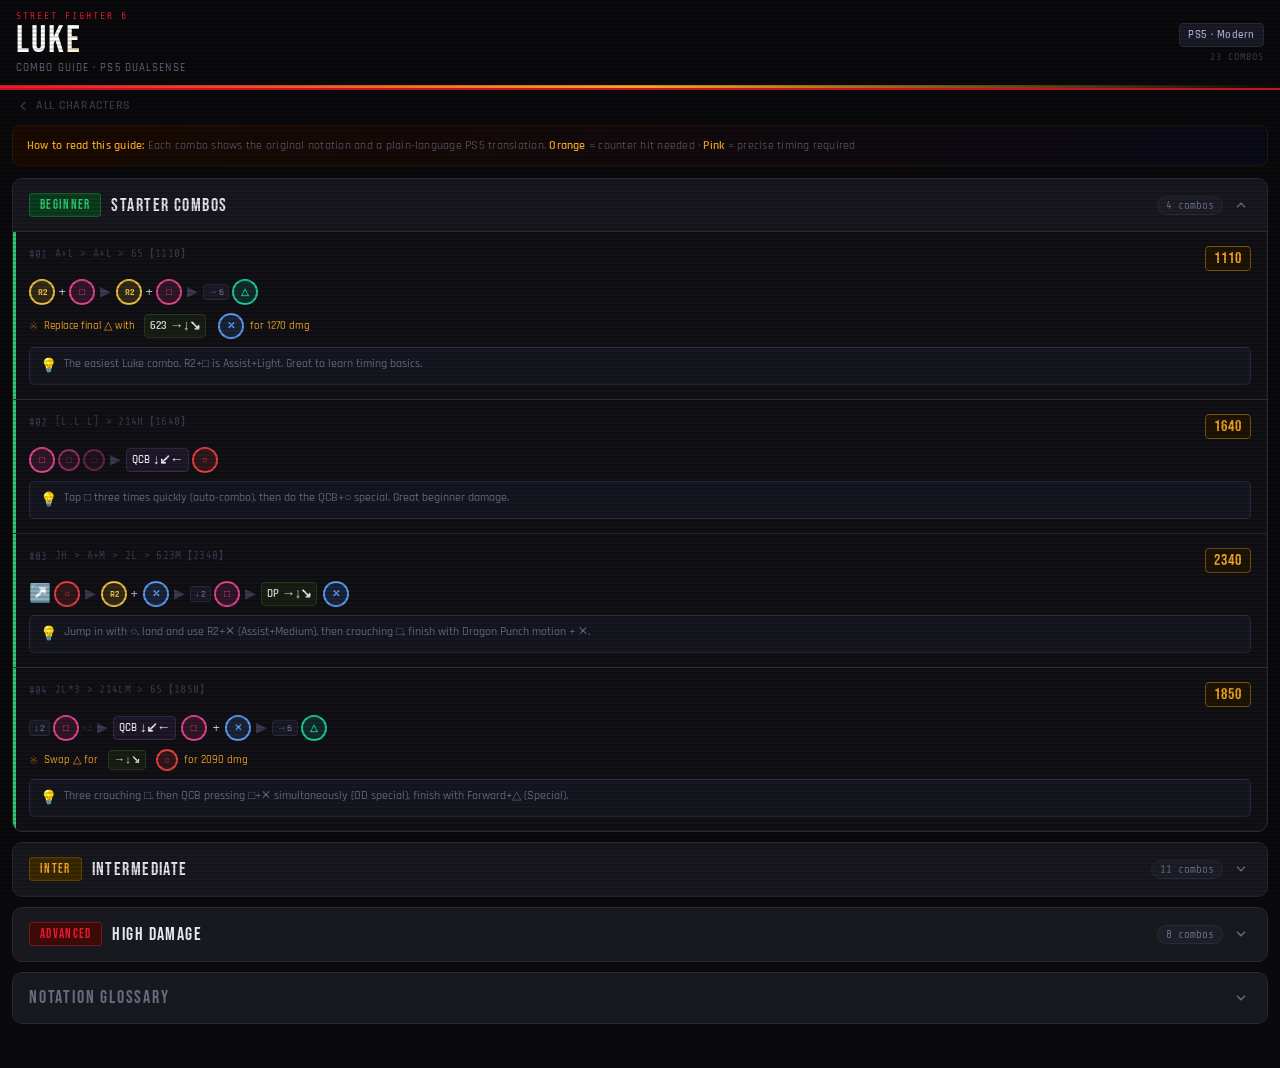
==== characters/luke/modern.html @ a3dca0ca "Initial commit: Luke Modern combo guide with scalable repo structure - index.html: character selecto" ====
<!DOCTYPE html>
<html lang="en">
<head>
<meta charset="UTF-8">
<meta name="viewport" content="width=device-width, initial-scale=1.0, viewport-fit=cover">
<title>Luke — Modern — SF6 Combo Guide</title>
<link rel="stylesheet" href="../../assets/css/shared.css">
</head>
<body>

<header>
  <div class="header-inner">
    <div class="header-left">
      <div class="header-game">Street Fighter 6</div>
      <div class="header-char">LUKE</div>
      <div class="header-sub">COMBO GUIDE · PS5 DUALSENSE</div>
    </div>
    <div class="header-badge">
      <div class="platform-tag">PS5 · Modern</div>
      <div class="combo-count">23 COMBOS</div>
    </div>
  </div>
  <div class="header-stripe"></div>
</header>

<a class="back-nav" href="../../index.html">
  <svg viewBox="0 0 24 24" fill="none" stroke="currentColor" stroke-width="2.5" stroke-linecap="round" stroke-linejoin="round"><polyline points="15 18 9 12 15 6"/></svg>
  ALL CHARACTERS
</a>

<div class="intro-strip">
  <strong>How to read this guide:</strong> Each combo shows the original notation and a plain-language PS5 translation. <strong>Orange</strong> = counter hit needed · <strong>Pink</strong> = precise timing required
</div>

<!-- ═══════════════════════════════ BEGINNER ═══════════════════════════════ -->
<div class="section beginner" id="sec-beginner">
  <div class="section-header open" onclick="toggleSection('sec-beginner')">
    <div class="section-title-wrap">
      <span class="diff-pill diff-beginner">BEGINNER</span>
      <span class="section-title">Starter Combos</span>
    </div>
    <div class="section-meta">
      <span class="combo-num-badge">4 combos</span>
      <div class="chevron">
        <svg viewBox="0 0 24 24" fill="none" stroke="currentColor" stroke-width="2.5" stroke-linecap="round" stroke-linejoin="round"><polyline points="6 9 12 15 18 9"/></svg>
      </div>
    </div>
  </div>

  <div class="section-body open" id="body-sec-beginner">
    <div class="section-body-inner">

      <!-- Combo 1 -->
      <div class="combo-card" style="animation-delay:0.05s">
        <div class="combo-top">
          <span class="combo-num">#01</span>
          <span class="notation-raw">A+L &gt; A+L &gt; 6S【1110】</span>
          <span class="dmg-badge">1110</span>
        </div>
        <div class="combo-ps5">
          <div class="step"><span class="btn btn-r2">R2</span>+<span class="btn btn-sq">□</span></div>
          <span class="arrow-sep">▶</span>
          <div class="step"><span class="btn btn-r2">R2</span>+<span class="btn btn-sq">□</span></div>
          <span class="arrow-sep">▶</span>
          <div class="step"><span class="dir-label">→6</span><span class="btn btn-tr">△</span></div>
        </div>
        <div class="upgrade-note">Replace final △ with <span class="motion dp" style="margin:0 3px">623 <span class="motion-dirs">→↓↘</span></span><span class="btn btn-cr" style="margin-left:3px">✕</span> for 1270 dmg</div>
        <div class="tip-box tip-note"><span class="tip-icon">💡</span>The easiest Luke combo. R2+□ is Assist+Light. Great to learn timing basics.</div>
      </div>

      <!-- Combo 2 -->
      <div class="combo-card" style="animation-delay:0.08s">
        <div class="combo-top">
          <span class="combo-num">#02</span>
          <span class="notation-raw">[L.L.L] &gt; 214H【1640】</span>
          <span class="dmg-badge">1640</span>
        </div>
        <div class="combo-ps5">
          <div class="step">
            <span class="btn btn-sq">□</span><span class="btn btn-sq btn-small" style="opacity:0.6">□</span><span class="btn btn-sq btn-small" style="opacity:0.4">□</span>
          </div>
          <span class="arrow-sep">▶</span>
          <div class="step">
            <span class="motion qcb">QCB <span class="motion-dirs">↓↙←</span></span><span class="btn btn-ci">○</span>
          </div>
        </div>
        <div class="tip-box tip-note"><span class="tip-icon">💡</span>Tap □ three times quickly (auto-combo), then do the QCB+○ special. Great beginner damage.</div>
      </div>

      <!-- Combo 3 -->
      <div class="combo-card" style="animation-delay:0.11s">
        <div class="combo-top">
          <span class="combo-num">#03</span>
          <span class="notation-raw">JH &gt; A+M &gt; 2L &gt; 623M【2340】</span>
          <span class="dmg-badge">2340</span>
        </div>
        <div class="combo-ps5">
          <div class="step"><span class="dir">↗️</span><span class="btn btn-ci">○</span></div>
          <span class="arrow-sep">▶</span>
          <div class="step"><span class="btn btn-r2">R2</span>+<span class="btn btn-cr" style="margin-left:2px">✕</span></div>
          <span class="arrow-sep">▶</span>
          <div class="step"><span class="dir-label">↓2</span><span class="btn btn-sq">□</span></div>
          <span class="arrow-sep">▶</span>
          <div class="step"><span class="motion dp" style="margin-right:3px">DP <span class="motion-dirs">→↓↘</span></span><span class="btn btn-cr">✕</span></div>
        </div>
        <div class="tip-box tip-note"><span class="tip-icon">💡</span>Jump in with ○, land and use R2+✕ (Assist+Medium), then crouching □, finish with Dragon Punch motion + ✕.</div>
      </div>

      <!-- Combo 4 -->
      <div class="combo-card" style="animation-delay:0.14s">
        <div class="combo-top">
          <span class="combo-num">#04</span>
          <span class="notation-raw">2L*3 &gt; 214LM &gt; 6S【1850】</span>
          <span class="dmg-badge">1850</span>
        </div>
        <div class="combo-ps5">
          <div class="step"><span class="dir-label">↓2</span><span class="btn btn-sq">□</span><span style="font-size:10px;color:var(--text-muted)">×3</span></div>
          <span class="arrow-sep">▶</span>
          <div class="step"><span class="motion qcb">QCB <span class="motion-dirs">↓↙←</span></span><span class="btn btn-sq" style="margin:0 2px">□</span>+<span class="btn btn-cr" style="margin-left:2px">✕</span></div>
          <span class="arrow-sep">▶</span>
          <div class="step"><span class="dir-label">→6</span><span class="btn btn-tr">△</span></div>
        </div>
        <div class="upgrade-note">Swap △ for <span class="motion dp" style="margin:0 4px">→↓↘</span><span class="btn btn-ci" style="width:22px;height:22px;font-size:9px">○</span> for 2090 dmg</div>
        <div class="tip-box tip-note"><span class="tip-icon">💡</span>Three crouching □, then QCB pressing □+✕ simultaneously (OD special), finish with Forward+△ (Special).</div>
      </div>

    </div>
  </div>
</div>

<!-- ═══════════════════════════════ INTERMEDIATE ═══════════════════════════════ -->
<div class="section inter" id="sec-inter" style="margin-top:10px">
  <div class="section-header" onclick="toggleSection('sec-inter')">
    <div class="section-title-wrap">
      <span class="diff-pill diff-inter">INTER</span>
      <span class="section-title">Intermediate</span>
    </div>
    <div class="section-meta">
      <span class="combo-num-badge">11 combos</span>
      <div class="chevron">
        <svg viewBox="0 0 24 24" fill="none" stroke="currentColor" stroke-width="2.5" stroke-linecap="round" stroke-linejoin="round"><polyline points="6 9 12 15 18 9"/></svg>
      </div>
    </div>
  </div>

  <div class="section-body" id="body-sec-inter">
    <div class="section-body-inner">

      <!-- Combo 5 -->
      <div class="combo-card" style="animation-delay:0.04s">
        <div class="combo-top">
          <span class="combo-num">#05</span>
          <span class="notation-raw">JH &gt; 2H &gt; 214H【2900】</span>
          <span class="dmg-badge">2900</span>
        </div>
        <div class="combo-ps5">
          <div class="step"><span class="dir">↗️</span><span class="btn btn-ci">○</span></div>
          <span class="arrow-sep">▶</span>
          <div class="step"><span class="dir-label">↓2</span><span class="btn btn-ci">○</span></div>
          <span class="arrow-sep">▶</span>
          <div class="step"><span class="motion qcb">QCB <span class="motion-dirs">↓↙←</span></span><span class="btn btn-ci" style="margin-left:3px">○</span></div>
        </div>
        <div class="tip-box tip-note"><span class="tip-icon">💡</span>Clean jump-in combo. Jump ○ → crouch ○ → QCB+○. The base bread-and-butter.</div>
      </div>

      <!-- Combo 6 -->
      <div class="combo-card" style="animation-delay:0.07s">
        <div class="combo-top">
          <span class="combo-num">#06</span>
          <span class="notation-raw">(c)JH &gt; 2H &gt; 214L(H) &gt; 214L &gt; 623L【3090】</span>
          <span class="dmg-badge">3090</span>
        </div>
        <div class="combo-ps5">
          <span class="tag tag-counter">COUNTER HIT</span>
          <div class="combo-ps5" style="margin-top:6px">
            <div class="step"><span class="dir">↗️</span><span class="btn btn-ci">○</span></div>
            <span class="arrow-sep">▶</span>
            <div class="step"><span class="dir-label">↓2</span><span class="btn btn-ci">○</span></div>
            <span class="arrow-sep">▶</span>
            <div class="step"><span class="motion qcb">QCB</span><span class="btn btn-sq" style="margin-left:3px">□</span><span style="font-size:9px;color:var(--text-muted)">(+○)</span></div>
            <span class="arrow-sep">▶</span>
            <div class="step"><span class="motion qcb">QCB</span><span class="btn btn-sq" style="margin-left:3px">□</span></div>
            <span class="arrow-sep">▶</span>
            <div class="step"><span class="motion dp">DP</span><span class="btn btn-sq" style="margin-left:3px">□</span></div>
          </div>
        </div>
        <div class="tip-box tip-counter"><span class="tip-icon">⚡</span>Needs a counter hit to connect. First QCB presses □+○ simultaneously for the H version.</div>
      </div>

      <!-- Combo 7 -->
      <div class="combo-card" style="animation-delay:0.10s">
        <div class="combo-top">
          <span class="combo-num">#07</span>
          <span class="notation-raw">6Hpc &gt; 2H &gt; 214L(JUST) &gt; 214H【3060】</span>
          <span class="dmg-badge">3060</span>
        </div>
        <div class="combo-ps5">
          <span class="tag tag-pc">PUNISH COUNTER</span>
          <span class="tag tag-just">JUST FRAME</span>
          <div class="combo-ps5" style="margin-top:6px">
            <div class="step"><span class="dir-label">→6</span><span class="btn btn-ci">○</span></div>
            <span class="arrow-sep">▶</span>
            <div class="step"><span class="dir-label">↓2</span><span class="btn btn-ci">○</span></div>
            <span class="arrow-sep">▶</span>
            <div class="step"><span class="motion qcb">QCB</span><span class="btn btn-sq" style="margin-left:3px">□</span><span style="font-size:9px;color:#ff40a0;margin-left:2px">JUST!</span></div>
            <span class="arrow-sep">▶</span>
            <div class="step"><span class="motion qcb">QCB</span><span class="btn btn-ci" style="margin-left:3px">○</span></div>
          </div>
        </div>
        <div class="tip-box tip-just"><span class="tip-icon">⏱️</span>The QCB+□ must be executed with precise frame timing immediately after the crouch ○ hits.</div>
        <div class="tip-box tip-counter" style="margin-top:6px"><span class="tip-icon">⚡</span>Forward+○ must be a Punish Counter (land it on opponent's whiffed or blocked special).</div>
      </div>

      <!-- Combo 8 -->
      <div class="combo-card" style="animation-delay:0.13s">
        <div class="combo-top">
          <span class="combo-num">#08</span>
          <span class="notation-raw">(c)4Hpc &gt; 2H &gt; 214L(JUST) &gt; 236M &gt; 623H【3420】</span>
          <span class="dmg-badge">3420</span>
        </div>
        <div class="combo-ps5">
          <span class="tag tag-counter">COUNTER HIT</span>
          <span class="tag tag-pc">PUNISH CRIT</span>
          <span class="tag tag-just">JUST FRAME</span>
          <div class="combo-ps5" style="margin-top:6px">
            <div class="step"><span class="dir-label">←4</span><span class="btn btn-ci">○</span></div>
            <span class="arrow-sep">▶</span>
            <div class="step"><span class="dir-label">↓2</span><span class="btn btn-ci">○</span></div>
            <span class="arrow-sep">▶</span>
            <div class="step"><span class="motion qcb">QCB</span><span class="btn btn-sq" style="margin-left:3px">□</span><span style="font-size:9px;color:#ff40a0;margin-left:2px">JUST!</span></div>
            <span class="arrow-sep">▶</span>
            <div class="step"><span class="motion fb">FB <span class="motion-dirs">↓↘→</span></span><span class="btn btn-cr" style="margin-left:3px">✕</span></div>
            <span class="arrow-sep">▶</span>
            <div class="step"><span class="motion dp">DP <span class="motion-dirs">→↓↘</span></span><span class="btn btn-ci" style="margin-left:3px">○</span></div>
          </div>
        </div>
        <div class="tip-box tip-just"><span class="tip-icon">⏱️</span>Just-frame QCB+□ is required. Back+○ starter needs Counter Hit + Punish Counter.</div>
      </div>

      <!-- Combo 9 -->
      <div class="combo-card" style="animation-delay:0.16s">
        <div class="combo-top">
          <span class="combo-num">#09</span>
          <span class="notation-raw">(c)DI(GUARD) &gt; A+H &gt; 214L(JUST) &gt; 236M &gt; 623H【2240】</span>
          <span class="dmg-badge">2240</span>
        </div>
        <div class="combo-ps5">
          <span class="tag tag-counter">COUNTER HIT</span>
          <span class="tag tag-di">DRIVE IMPACT</span>
          <span class="tag tag-just">JUST FRAME</span>
          <div class="combo-ps5" style="margin-top:6px">
            <div class="step"><span class="btn btn-l1">L1</span><span style="font-size:9px;color:#40c0e0;margin-left:3px">(DI)</span></div>
            <span class="arrow-sep">▶</span>
            <div class="step"><span class="dir-label">GUARD↓</span></div>
            <span class="arrow-sep">▶</span>
            <div class="step"><span class="btn btn-r2">R2</span>+<span class="btn btn-ci" style="margin-left:2px">○</span></div>
            <span class="arrow-sep">▶</span>
            <div class="step"><span class="motion qcb">QCB</span><span class="btn btn-sq" style="margin-left:3px">□</span><span style="font-size:9px;color:#ff40a0;margin-left:2px">JUST!</span></div>
            <span class="arrow-sep">▶</span>
            <div class="step"><span class="motion fb">FB</span><span class="btn btn-cr" style="margin-left:3px">✕</span></div>
            <span class="arrow-sep">▶</span>
            <div class="step"><span class="motion dp">DP</span><span class="btn btn-ci" style="margin-left:3px">○</span></div>
          </div>
        </div>
        <div class="tip-box tip-counter"><span class="tip-icon">⚡</span>Drive Impact = L1. When opponent is blocking near wall it causes GUARD state (wall stun). Then R2+○ (Assist+Heavy) continues the combo.</div>
      </div>

      <!-- Combo 10 -->
      <div class="combo-card" style="animation-delay:0.19s">
        <div class="combo-top">
          <span class="combo-num">#10</span>
          <span class="notation-raw">(c)DI(GUARD+STUN)JH &gt; 2H &gt; 214L(JUST) &gt; 236M &gt; 623H【2520】</span>
          <span class="dmg-badge">2520</span>
        </div>
        <div class="combo-ps5">
          <span class="tag tag-di">DI WALL STUN</span>
          <span class="tag tag-just">JUST FRAME</span>
          <div class="combo-ps5" style="margin-top:6px">
            <div class="step"><span class="btn btn-l1">L1</span><span style="font-size:9px;color:#40c0e0;margin-left:3px">(DI)</span></div>
            <span class="arrow-sep">▶</span>
            <div class="step"><span class="dir">↗️</span><span class="btn btn-ci">○</span></div>
            <span class="arrow-sep">▶</span>
            <div class="step"><span class="dir-label">↓2</span><span class="btn btn-ci">○</span></div>
            <span class="arrow-sep">▶</span>
            <div class="step"><span class="motion qcb">QCB</span><span class="btn btn-sq" style="margin-left:3px">□</span><span style="font-size:9px;color:#ff40a0;margin-left:2px">JUST!</span></div>
            <span class="arrow-sep">▶</span>
            <div class="step"><span class="motion fb">FB</span><span class="btn btn-cr" style="margin-left:3px">✕</span></div>
            <span class="arrow-sep">▶</span>
            <div class="step"><span class="motion dp">DP</span><span class="btn btn-ci" style="margin-left:3px">○</span></div>
          </div>
        </div>
        <div class="tip-box tip-counter"><span class="tip-icon">⚡</span>DI (L1) hits wall with stun — jump immediately to start the air juggle before they fall.</div>
      </div>

      <!-- Combo 11 -->
      <div class="combo-card" style="animation-delay:0.22s">
        <div class="combo-top">
          <span class="combo-num">#11</span>
          <span class="notation-raw">(nc)2L*3.66 &gt; 2L &gt; 2H &gt; 214M(JUST) &gt; 214L(JUST) &gt; 214H【2126】</span>
          <span class="dmg-badge">2126</span>
        </div>
        <div class="combo-ps5">
          <span class="tag tag-nc">NO COUNTER</span>
          <span class="tag tag-just">2× JUST</span>
          <div class="combo-ps5" style="margin-top:6px">
            <div class="step"><span class="dir-label">↓2</span><span class="btn btn-sq">□</span><span style="font-size:10px;color:var(--text-muted)">×3</span></div>
            <span class="arrow-sep">▶</span>
            <div class="step"><span class="motion dash">→→ DASH</span></div>
            <span class="arrow-sep">▶</span>
            <div class="step"><span class="dir-label">↓2</span><span class="btn btn-sq">□</span></div>
            <span class="arrow-sep">▶</span>
            <div class="step"><span class="dir-label">↓2</span><span class="btn btn-ci">○</span></div>
            <span class="arrow-sep">▶</span>
            <div class="step"><span class="motion qcb">QCB</span><span class="btn btn-cr" style="margin-left:3px">✕</span><span style="font-size:9px;color:#ff40a0;margin-left:2px">JUST!</span></div>
            <span class="arrow-sep">▶</span>
            <div class="step"><span class="motion qcb">QCB</span><span class="btn btn-sq" style="margin-left:3px">□</span><span style="font-size:9px;color:#ff40a0;margin-left:2px">JUST!</span></div>
            <span class="arrow-sep">▶</span>
            <div class="step"><span class="motion qcb">QCB</span><span class="btn btn-ci" style="margin-left:3px">○</span></div>
          </div>
        </div>
        <div class="tip-box tip-just"><span class="tip-icon">⏱️</span>Two consecutive just-frames required. Dash after 3 crouching □ to close distance, then chain into QCBs.</div>
      </div>

      <!-- Combo 12 -->
      <div class="combo-card" style="animation-delay:0.25s">
        <div class="combo-top">
          <span class="combo-num">#12</span>
          <span class="notation-raw">(c)2L*3 &gt; 214LM &gt; 236L &gt; 623L【2180】</span>
          <span class="dmg-badge">2180</span>
        </div>
        <div class="combo-ps5">
          <span class="tag tag-counter">COUNTER HIT</span>
          <div class="combo-ps5" style="margin-top:6px">
            <div class="step"><span class="dir-label">↓2</span><span class="btn btn-sq">□</span><span style="font-size:10px;color:var(--text-muted)">×3</span></div>
            <span class="arrow-sep">▶</span>
            <div class="step"><span class="motion qcb">QCB</span><span class="btn btn-sq" style="margin:0 2px">□</span>+<span class="btn btn-cr" style="margin-left:2px">✕</span></div>
            <span class="arrow-sep">▶</span>
            <div class="step"><span class="motion fb">FB <span class="motion-dirs">↓↘→</span></span><span class="btn btn-sq" style="margin-left:3px">□</span></div>
            <span class="arrow-sep">▶</span>
            <div class="step"><span class="motion dp">DP</span><span class="btn btn-sq" style="margin-left:3px">□</span></div>
          </div>
        </div>
        <div class="tip-box tip-counter"><span class="tip-icon">⚡</span>Counter hit on the crouching light punches enables this combo route.</div>
      </div>

      <!-- Combo 13 -->
      <div class="combo-card" style="animation-delay:0.28s">
        <div class="combo-top">
          <span class="combo-num">#13</span>
          <span class="notation-raw">DP(H).66.6M &gt; A+M &gt; 623H【2160】</span>
          <span class="dmg-badge">2160</span>
        </div>
        <div class="combo-ps5">
          <div class="step"><span class="motion dp">DP <span class="motion-dirs">→↓↘</span></span><span class="btn btn-ci" style="margin-left:3px">○</span></div>
          <span class="arrow-sep">▶</span>
          <div class="step"><span class="motion dash">→→ DASH</span></div>
          <span class="arrow-sep">▶</span>
          <div class="step"><span class="dir-label">→6</span><span class="btn btn-cr">✕</span></div>
          <span class="arrow-sep">▶</span>
          <div class="step"><span class="btn btn-r2">R2</span>+<span class="btn btn-cr" style="margin-left:2px">✕</span></div>
          <span class="arrow-sep">▶</span>
          <div class="step"><span class="motion dp">DP</span><span class="btn btn-ci" style="margin-left:3px">○</span></div>
        </div>
        <div class="tip-box tip-note"><span class="tip-icon">💡</span>After DP hits, dash forward immediately then R2+✕ (Assist+Medium) keeps the juggle going, finish with DP+○.</div>
      </div>

      <!-- Combo 14 -->
      <div class="combo-card" style="animation-delay:0.31s">
        <div class="combo-top">
          <span class="combo-num">#14</span>
          <span class="notation-raw">JH &gt; 2H &gt; 214L(H) &gt; DP(H).66.A+H &gt; 214H【3048】</span>
          <span class="dmg-badge">3048</span>
        </div>
        <div class="combo-ps5">
          <div class="step"><span class="dir">↗️</span><span class="btn btn-ci">○</span></div>
          <span class="arrow-sep">▶</span>
          <div class="step"><span class="dir-label">↓2</span><span class="btn btn-ci">○</span></div>
          <span class="arrow-sep">▶</span>
          <div class="step"><span class="motion qcb">QCB</span><span class="btn btn-sq" style="margin:0 2px">□</span>+<span class="btn btn-ci" style="margin-left:1px">○</span></div>
          <span class="arrow-sep">▶</span>
          <div class="step"><span class="motion dp">DP</span><span class="btn btn-ci" style="margin-left:3px">○</span></div>
          <span class="arrow-sep">▶</span>
          <div class="step"><span class="motion dash">→→</span></div>
          <span class="arrow-sep">▶</span>
          <div class="step"><span class="btn btn-r2">R2</span>+<span class="btn btn-ci" style="margin-left:2px">○</span></div>
          <span class="arrow-sep">▶</span>
          <div class="step"><span class="motion qcb">QCB</span><span class="btn btn-ci" style="margin-left:3px">○</span></div>
        </div>
        <div class="tip-box tip-note"><span class="tip-icon">💡</span>First QCB uses □+○ simultaneously (H version). After DP hits, dash then R2+○ (Assist+Heavy) to keep juggle going.</div>
      </div>

      <!-- Combo 15 -->
      <div class="combo-card" style="animation-delay:0.34s">
        <div class="combo-top">
          <span class="combo-num">#15</span>
          <span class="notation-raw">(c)JH &gt; 2H &gt; 214L(JUST) &gt; 236M &gt; 623LM.LM【3600】</span>
          <span class="dmg-badge">3600</span>
        </div>
        <div class="combo-ps5">
          <span class="tag tag-counter">COUNTER HIT</span>
          <span class="tag tag-just">JUST FRAME</span>
          <span class="tag tag-od">OD SUPER</span>
          <div class="combo-ps5" style="margin-top:6px">
            <div class="step"><span class="dir">↗️</span><span class="btn btn-ci">○</span></div>
            <span class="arrow-sep">▶</span>
            <div class="step"><span class="dir-label">↓2</span><span class="btn btn-ci">○</span></div>
            <span class="arrow-sep">▶</span>
            <div class="step"><span class="motion qcb">QCB</span><span class="btn btn-sq" style="margin-left:3px">□</span><span style="font-size:9px;color:#ff40a0;margin-left:2px">JUST!</span></div>
            <span class="arrow-sep">▶</span>
            <div class="step"><span class="motion fb">FB</span><span class="btn btn-cr" style="margin-left:3px">✕</span></div>
            <span class="arrow-sep">▶</span>
            <div class="step"><span class="motion dp">DP</span><span class="btn btn-sq" style="margin:0 1px">□</span>+<span class="btn btn-cr" style="margin-left:1px">✕</span><span style="font-size:9px;color:#c060ff;margin-left:3px">OD!</span></div>
          </div>
        </div>
        <div class="tip-box tip-just"><span class="tip-icon">⏱️</span>OD = Overdrive (costs 2 Drive bars). Press □+✕ together for the OD Dragon Punch ender.</div>
      </div>

    </div>
  </div>
</div>

<!-- ═══════════════════════════════ ADVANCED ═══════════════════════════════ -->
<div class="section advanced" id="sec-adv" style="margin-top:10px">
  <div class="section-header" onclick="toggleSection('sec-adv')">
    <div class="section-title-wrap">
      <span class="diff-pill diff-advanced">ADVANCED</span>
      <span class="section-title">High Damage</span>
    </div>
    <div class="section-meta">
      <span class="combo-num-badge">8 combos</span>
      <div class="chevron">
        <svg viewBox="0 0 24 24" fill="none" stroke="currentColor" stroke-width="2.5" stroke-linecap="round" stroke-linejoin="round"><polyline points="6 9 12 15 18 9"/></svg>
      </div>
    </div>
  </div>

  <div class="section-body" id="body-sec-adv">
    <div class="section-body-inner">

      <!-- Combo 16 -->
      <div class="combo-card" style="animation-delay:0.04s">
        <div class="combo-top">
          <span class="combo-num">#16</span>
          <span class="notation-raw">JH &gt; 2H &gt; 214L(JUST) &gt; 214H【2900】</span>
          <span class="dmg-badge">2900</span>
        </div>
        <div class="combo-ps5">
          <span class="tag tag-just">JUST FRAME</span>
          <div class="combo-ps5" style="margin-top:6px">
            <div class="step"><span class="dir">↗️</span><span class="btn btn-ci">○</span></div>
            <span class="arrow-sep">▶</span>
            <div class="step"><span class="dir-label">↓2</span><span class="btn btn-ci">○</span></div>
            <span class="arrow-sep">▶</span>
            <div class="step"><span class="motion qcb">QCB</span><span class="btn btn-sq" style="margin-left:3px">□</span><span style="font-size:9px;color:#ff40a0;margin-left:2px">JUST!</span></div>
            <span class="arrow-sep">▶</span>
            <div class="step"><span class="motion qcb">QCB</span><span class="btn btn-ci" style="margin-left:3px">○</span></div>
          </div>
        </div>
        <div class="tip-box tip-just"><span class="tip-icon">⏱️</span>Just-frame QCB+□ makes this version more damaging. Aim for the frame right as ↓+○ connects.</div>
      </div>

      <!-- Combo 17 -->
      <div class="combo-card" style="animation-delay:0.07s">
        <div class="combo-top">
          <span class="combo-num">#17</span>
          <span class="notation-raw">(nc)JH &gt; 2H &gt; 214M(JUST) &gt; DP(H).66.A+H &gt; 214H(JUST)【3535】</span>
          <span class="dmg-badge">3535</span>
        </div>
        <div class="combo-ps5">
          <span class="tag tag-nc">NO COUNTER</span>
          <span class="tag tag-just">2× JUST</span>
          <div class="combo-ps5" style="margin-top:6px">
            <div class="step"><span class="dir">↗️</span><span class="btn btn-ci">○</span></div>
            <span class="arrow-sep">▶</span>
            <div class="step"><span class="dir-label">↓2</span><span class="btn btn-ci">○</span></div>
            <span class="arrow-sep">▶</span>
            <div class="step"><span class="motion qcb">QCB</span><span class="btn btn-cr" style="margin-left:3px">✕</span><span style="font-size:9px;color:#ff40a0;margin-left:2px">JUST!</span></div>
            <span class="arrow-sep">▶</span>
            <div class="step"><span class="motion dp">DP</span><span class="btn btn-ci" style="margin-left:3px">○</span></div>
            <span class="arrow-sep">▶</span>
            <div class="step"><span class="motion dash">→→</span></div>
            <span class="arrow-sep">▶</span>
            <div class="step"><span class="btn btn-r2">R2</span>+<span class="btn btn-ci" style="margin-left:2px">○</span></div>
            <span class="arrow-sep">▶</span>
            <div class="step"><span class="motion qcb">QCB</span><span class="btn btn-ci" style="margin-left:3px">○</span><span style="font-size:9px;color:#ff40a0;margin-left:2px">JUST!</span></div>
          </div>
        </div>
        <div class="tip-box tip-just"><span class="tip-icon">⏱️</span>No-counter version with two just-frames. Dash must be instant after DP. R2+○ = Assist+Heavy.</div>
      </div>

      <!-- Combo 18 -->
      <div class="combo-card" style="animation-delay:0.10s">
        <div class="combo-top">
          <span class="combo-num">#18</span>
          <span class="notation-raw">JH &gt; 2H.66 &gt; 4H &gt; 2H &gt; 214M(JUST) &gt; 214L(JUST) &gt; 214H【3612】</span>
          <span class="dmg-badge">3612</span>
        </div>
        <div class="combo-ps5">
          <span class="tag tag-just">2× JUST</span>
          <div class="combo-ps5" style="margin-top:6px">
            <div class="step"><span class="dir">↗️</span><span class="btn btn-ci">○</span></div>
            <span class="arrow-sep">▶</span>
            <div class="step"><span class="dir-label">↓2</span><span class="btn btn-ci">○</span></div>
            <span class="arrow-sep">▶</span>
            <div class="step"><span class="motion dash">→→</span></div>
            <span class="arrow-sep">▶</span>
            <div class="step"><span class="dir-label">←4</span><span class="btn btn-ci">○</span></div>
            <span class="arrow-sep">▶</span>
            <div class="step"><span class="dir-label">↓2</span><span class="btn btn-ci">○</span></div>
            <span class="arrow-sep">▶</span>
            <div class="step"><span class="motion qcb">QCB</span><span class="btn btn-cr" style="margin-left:3px">✕</span><span style="font-size:9px;color:#ff40a0;margin-left:2px">JUST!</span></div>
            <span class="arrow-sep">▶</span>
            <div class="step"><span class="motion qcb">QCB</span><span class="btn btn-sq" style="margin-left:3px">□</span><span style="font-size:9px;color:#ff40a0;margin-left:2px">JUST!</span></div>
            <span class="arrow-sep">▶</span>
            <div class="step"><span class="motion qcb">QCB</span><span class="btn btn-ci" style="margin-left:3px">○</span></div>
          </div>
        </div>
        <div class="tip-box tip-just"><span class="tip-icon">⏱️</span>Dash mid-combo extends the juggle window. Two back-to-back just-frames in the QCB chain (✕ then □). Very demanding.</div>
      </div>

      <!-- Combo 19 -->
      <div class="combo-card" style="animation-delay:0.13s">
        <div class="combo-top">
          <span class="combo-num">#19</span>
          <span class="notation-raw">(c)JH &gt; 2H &gt; 214L(JUST) &gt; 236M &gt; 623LM.LM【3600】</span>
          <span class="dmg-badge">3600</span>
        </div>
        <div class="combo-ps5">
          <span class="tag tag-counter">COUNTER HIT</span>
          <span class="tag tag-just">JUST FRAME</span>
          <span class="tag tag-od">OD ENDER</span>
          <div class="combo-ps5" style="margin-top:6px">
            <div class="step"><span class="dir">↗️</span><span class="btn btn-ci">○</span></div>
            <span class="arrow-sep">▶</span>
            <div class="step"><span class="dir-label">↓2</span><span class="btn btn-ci">○</span></div>
            <span class="arrow-sep">▶</span>
            <div class="step"><span class="motion qcb">QCB</span><span class="btn btn-sq" style="margin-left:3px">□</span><span style="font-size:9px;color:#ff40a0;margin-left:2px">JUST!</span></div>
            <span class="arrow-sep">▶</span>
            <div class="step"><span class="motion fb">FB</span><span class="btn btn-cr" style="margin-left:3px">✕</span></div>
            <span class="arrow-sep">▶</span>
            <div class="step"><span class="motion dp">DP <span class="motion-dirs">→↓↘</span></span><span class="btn btn-sq" style="margin:0 1px">□</span>+<span class="btn btn-cr" style="margin-left:1px">✕</span><span style="font-size:9px;color:#c060ff;margin-left:2px">OD</span></div>
            <span class="arrow-sep">▶</span>
            <div class="step"><span style="font-size:9px;color:#c060ff">repeat □+✕</span></div>
          </div>
        </div>
        <div class="tip-box tip-just"><span class="tip-icon">⏱️</span>Counter hit route with OD Dragon Punch ender. Costs 2 Drive bars. Press □+✕ for OD.</div>
      </div>

      <!-- Combo 20 -->
      <div class="combo-card" style="animation-delay:0.16s">
        <div class="combo-top">
          <span class="combo-num">#20</span>
          <span class="notation-raw">2L*3 &gt; 214PP &gt; 214214M【3050】</span>
          <span class="dmg-badge">3050</span>
        </div>
        <div class="combo-ps5">
          <span class="tag tag-super">SUPER LV2</span>
          <div class="combo-ps5" style="margin-top:6px">
            <div class="step"><span class="dir-label">↓2</span><span class="btn btn-sq">□</span><span style="font-size:10px;color:var(--text-muted)">×3</span></div>
            <span class="arrow-sep">▶</span>
            <div class="step"><span class="motion qcb">QCB</span><span class="btn btn-sq" style="margin:0 2px">□</span>+<span class="btn btn-cr" style="margin-left:1px">✕</span></div>
            <span class="arrow-sep">▶</span>
            <div class="step"><span class="motion super">QCB×2 <span class="motion-dirs">↓↙←↓↙←</span></span><span class="btn btn-cr" style="margin-left:3px">✕</span></div>
          </div>
        </div>
        <div class="tip-box tip-note"><span class="tip-icon">💡</span>Super Art Level 2 ender: QCB motion twice (↓↙← × 2) + ✕. Costs 2 super bars.</div>
      </div>

      <!-- Combo 21 -->
      <div class="combo-card" style="animation-delay:0.19s">
        <div class="combo-top">
          <span class="combo-num">#21</span>
          <span class="notation-raw">(nc)JH &gt; 2H &gt; 214M(JUST) &gt; 214L(JUST) &gt; 236236L【3775】</span>
          <span class="dmg-badge">3775</span>
        </div>
        <div class="combo-ps5">
          <span class="tag tag-nc">NO COUNTER</span>
          <span class="tag tag-just">2× JUST</span>
          <span class="tag tag-super">SUPER LV1</span>
          <div class="combo-ps5" style="margin-top:6px">
            <div class="step"><span class="dir">↗️</span><span class="btn btn-ci">○</span></div>
            <span class="arrow-sep">▶</span>
            <div class="step"><span class="dir-label">↓2</span><span class="btn btn-ci">○</span></div>
            <span class="arrow-sep">▶</span>
            <div class="step"><span class="motion qcb">QCB</span><span class="btn btn-cr" style="margin-left:3px">✕</span><span style="font-size:9px;color:#ff40a0;margin-left:2px">JUST!</span></div>
            <span class="arrow-sep">▶</span>
            <div class="step"><span class="motion qcb">QCB</span><span class="btn btn-sq" style="margin-left:3px">□</span><span style="font-size:9px;color:#ff40a0;margin-left:2px">JUST!</span></div>
            <span class="arrow-sep">▶</span>
            <div class="step"><span class="motion super">FB×2 <span class="motion-dirs">↓↘→↓↘→</span></span><span class="btn btn-sq" style="margin-left:3px">□</span></div>
          </div>
        </div>
        <div class="tip-box tip-just"><span class="tip-icon">⏱️</span>Super Art Level 1 ender: Fireball motion twice (↓↘→ twice) + □. Two just-frames before super.</div>
      </div>

      <!-- Combo 22 -->
      <div class="combo-card" style="animation-delay:0.22s">
        <div class="combo-top">
          <span class="combo-num">#22</span>
          <span class="notation-raw">JH &gt; 2H &gt; 214L(JUST) &gt; 214H &gt; 236236H【4900→5150】</span>
          <span class="dmg-badge" style="background:#1e0505;border-color:#7a0a0a;color:var(--red)">5150</span>
        </div>
        <div class="combo-ps5">
          <span class="tag tag-just">JUST FRAME</span>
          <span class="tag tag-ca">CRITICAL ART</span>
          <span class="tag tag-hp">HP ≤25%</span>
          <div class="combo-ps5" style="margin-top:6px">
            <div class="step"><span class="dir">↗️</span><span class="btn btn-ci">○</span></div>
            <span class="arrow-sep">▶</span>
            <div class="step"><span class="dir-label">↓2</span><span class="btn btn-ci">○</span></div>
            <span class="arrow-sep">▶</span>
            <div class="step"><span class="motion qcb">QCB</span><span class="btn btn-sq" style="margin-left:3px">□</span><span style="font-size:9px;color:#ff40a0;margin-left:2px">JUST!</span></div>
            <span class="arrow-sep">▶</span>
            <div class="step"><span class="motion qcb">QCB</span><span class="btn btn-ci" style="margin-left:3px">○</span></div>
            <span class="arrow-sep">▶</span>
            <div class="step"><span class="motion super" style="border-color:#7a0a0a;color:var(--red)">CA! FB×2</span><span class="btn btn-ci" style="margin-left:3px">○</span></div>
          </div>
        </div>
        <div class="tip-box tip-just"><span class="tip-icon">⚠️</span>Critical Art (Level 3 Super, all 3 bars) = FB motion twice + ○. Does 4900 normally, +250 bonus at enemy HP ≤25%.</div>
      </div>

      <!-- Combo 23 -->
      <div class="combo-card" style="animation-delay:0.25s">
        <div class="combo-top">
          <span class="combo-num">#23</span>
          <span class="notation-raw">(nc)JH &gt; 2H.66 &gt; 4H &gt; 2H.66 &gt; 4H &gt; 2H &gt; 214M(JUST) &gt; 214L(JUST) &gt; 214H &gt; 2H+S【5926→6176】</span>
          <span class="dmg-badge" style="background:#1e0505;border-color:#7a0a0a;color:var(--red)">6176</span>
        </div>
        <div class="combo-ps5">
          <span class="tag tag-nc">NO COUNTER</span>
          <span class="tag tag-just">2× JUST</span>
          <span class="tag tag-ca">MAX DAMAGE</span>
          <span class="tag tag-hp">HP ≤25%</span>
          <div class="combo-ps5" style="margin-top:6px">
            <div class="step"><span class="dir">↗️</span><span class="btn btn-ci">○</span></div>
            <span class="arrow-sep">▶</span>
            <div class="step"><span class="dir-label">↓2</span><span class="btn btn-ci">○</span></div>
            <span class="arrow-sep">▶</span>
            <div class="step"><span class="motion dash">→→</span></div>
            <span class="arrow-sep">▶</span>
            <div class="step"><span class="dir-label">←4</span><span class="btn btn-ci">○</span></div>
            <span class="arrow-sep">▶</span>
            <div class="step"><span class="dir-label">↓2</span><span class="btn btn-ci">○</span></div>
            <span class="arrow-sep">▶</span>
            <div class="step"><span class="motion dash">→→</span></div>
            <span class="arrow-sep">▶</span>
            <div class="step"><span class="dir-label">←4</span><span class="btn btn-ci">○</span></div>
            <span class="arrow-sep">▶</span>
            <div class="step"><span class="dir-label">↓2</span><span class="btn btn-ci">○</span></div>
            <span class="arrow-sep">▶</span>
            <div class="step"><span class="motion qcb">QCB</span><span class="btn btn-cr" style="margin-left:3px">✕</span><span style="font-size:9px;color:#ff40a0;margin-left:2px">JUST!</span></div>
            <span class="arrow-sep">▶</span>
            <div class="step"><span class="motion qcb">QCB</span><span class="btn btn-sq" style="margin-left:3px">□</span><span style="font-size:9px;color:#ff40a0;margin-left:2px">JUST!</span></div>
            <span class="arrow-sep">▶</span>
            <div class="step"><span class="motion qcb">QCB</span><span class="btn btn-ci" style="margin-left:3px">○</span></div>
            <span class="arrow-sep">▶</span>
            <div class="step"><span class="dir-label">↓2</span><span class="btn btn-ci" style="margin:0 2px">○</span>+<span class="btn btn-tr" style="margin-left:2px">△</span></div>
          </div>
        </div>
        <div class="tip-box tip-just"><span class="tip-icon">🏆</span>Luke's highest-damage combo. Two dashes mid-combo extend the juggle. Final ↓+○+△ is Heavy+Special simultaneously. At ≤25% HP this kills most of the roster.</div>
      </div>

    </div>
  </div>
</div>

<!-- ═══════════════════════════════ GLOSSARY ═══════════════════════════════ -->
<div class="glossary-section" style="margin-top:10px">
  <div class="glossary-header" onclick="toggleGlossary()">
    <span class="glossary-title">NOTATION GLOSSARY</span>
    <div class="chevron" id="gloss-chevron">
      <svg viewBox="0 0 24 24" fill="none" stroke="currentColor" stroke-width="2.5" stroke-linecap="round" stroke-linejoin="round"><polyline points="6 9 12 15 18 9"/></svg>
    </div>
  </div>
  <div class="glossary-body" id="gloss-body">
    <div class="glossary-body-inner">
      <div class="gloss-grid">

        <div class="gloss-item gloss-full">
          <div class="btn-legend">
            <div class="btn-legend-item"><span class="btn btn-sq btn-small">□</span> Square = Light (L)</div>
            <div class="btn-legend-item"><span class="btn btn-cr btn-small">✕</span> Cross = Medium (M)</div>
            <div class="btn-legend-item"><span class="btn btn-ci btn-small">○</span> Circle = Heavy (H)</div>
            <div class="btn-legend-item"><span class="btn btn-tr btn-small">△</span> Triangle = Special (S)</div>
            <div class="btn-legend-item"><span class="btn btn-r2 btn-small">R2</span> R2 = Assist (A) — Modern</div>
            <div class="btn-legend-item"><span class="btn btn-l1 btn-small">L1</span> L1 = Drive Impact (DI)</div>
          </div>
        </div>

        <div class="gloss-item"><div class="gloss-term">Numpad directions</div><div class="gloss-def">2=↓ 4=← 6=→ 8=↑ 1=↙ 3=↘ 7=↖ 9=↗</div></div>
        <div class="gloss-item"><div class="gloss-term">66 = Dash</div><div class="gloss-def">Tap Forward twice quickly to dash forward</div></div>
        <div class="gloss-item"><div class="gloss-term">214 = QCB</div><div class="gloss-def">Quarter-circle back: ↓↙← (down → down-back → back)</div></div>
        <div class="gloss-item"><div class="gloss-term">623 = DP</div><div class="gloss-def">Dragon Punch: →↓↘ (forward → down → down-forward)</div></div>
        <div class="gloss-item"><div class="gloss-term">236 = Fireball</div><div class="gloss-def">Quarter-circle forward: ↓↘→ (down → down-fwd → forward)</div></div>
        <div class="gloss-item"><div class="gloss-term">JH = Jump Heavy</div><div class="gloss-def">Jump then press ○ in the air</div></div>
        <div class="gloss-item"><div class="gloss-term">(JUST)</div><div class="gloss-def">Just-frame: must input on the exact frame. Very tight timing!</div></div>
        <div class="gloss-item"><div class="gloss-term">(c) Counter Hit</div><div class="gloss-def">Hit opponent during their attack startup. Routes change on CH.</div></div>
        <div class="gloss-item"><div class="gloss-term">(nc) No Counter</div><div class="gloss-def">This version works without needing counter hit</div></div>
        <div class="gloss-item"><div class="gloss-term">pc = Punish Counter</div><div class="gloss-def">Land your move on opponent's unsafe attack</div></div>
        <div class="gloss-item"><div class="gloss-term">DI = Drive Impact</div><div class="gloss-def">Press L1 — costs 1 Drive bar. Armored attack that wall-splats.</div></div>
        <div class="gloss-item"><div class="gloss-term">OD = Overdrive</div><div class="gloss-def">Press two attack buttons together for enhanced special. Costs 2 Drive bars.</div></div>
        <div class="gloss-item"><div class="gloss-term">236236 = SA1</div><div class="gloss-def">Fireball motion twice + button for Super Art Level 1 (1 bar)</div></div>
        <div class="gloss-item"><div class="gloss-term">214214 = SA2</div><div class="gloss-def">QCB motion twice + button for Super Art Level 2 (2 bars)</div></div>
        <div class="gloss-item"><div class="gloss-term">CA = Critical Art</div><div class="gloss-def">Super Art Level 3 — 236236+○ (3 bars). Most powerful super.</div></div>
        <div class="gloss-item"><div class="gloss-term">*3 = Repeat ×3</div><div class="gloss-def">Do the preceding input 3 times in a row</div></div>

      </div>
    </div>
  </div>
</div>

<div class="bottom-pad"></div>
<script src="../../assets/js/combo-ui.js"></script>
</body>
</html>
---- assets/css/shared.css ----
@import url('https://fonts.googleapis.com/css2?family=Bebas+Neue&family=Share+Tech+Mono&family=Rajdhani:wght@400;500;600;700&display=swap');

:root {
  --bg: #0a0a0c;
  --bg2: #111116;
  --bg3: #18181f;
  --border: #2a2a35;
  --red: #e8192c;
  --red-dim: #7a0e18;
  --gold: #f5a623;
  --gold-dim: #7a5010;
  --text: #e8e8f0;
  --text-dim: #6a6a80;
  --text-muted: #3a3a50;
  --green: #2ecc71;
  --yellow: #f5a623;
  /* PS5 Modern button colours */
  --sq: #e84393;   /* Square   □ = Light (L) */
  --tr: #1ec99e;   /* Triangle △ = Special (S) */
  --ci: #e84040;   /* Circle   ○ = Heavy (H) */
  --cr: #5b9cf5;   /* Cross    ✕ = Medium (M) */
  --r2: #f0c040;   /* R2         = Assist (A) */
  --l1: #aaaacc;   /* L1         = Drive Impact */
  --safe: inset 0 0 0 1px rgba(255,255,255,0.04);
}

* { box-sizing: border-box; margin: 0; padding: 0; }
html { background: var(--bg); }

body {
  font-family: 'Rajdhani', sans-serif;
  background: var(--bg);
  color: var(--text);
  min-height: 100dvh;
  overflow-x: hidden;
}

/* ── SCANLINE OVERLAY ── */
body::before {
  content: '';
  position: fixed; inset: 0;
  background: repeating-linear-gradient(
    0deg, transparent, transparent 2px,
    rgba(0,0,0,0.15) 2px, rgba(0,0,0,0.15) 4px
  );
  pointer-events: none;
  z-index: 1000;
}

/* ── HEADER ── */
header {
  position: sticky; top: 0; z-index: 200;
  background: var(--bg);
  border-bottom: 2px solid var(--red);
  padding: env(safe-area-inset-top) 0 0;
}
.header-inner {
  display: flex; align-items: center; justify-content: space-between;
  padding: 10px 16px;
}
.header-left { display: flex; flex-direction: column; gap: 1px; }
.header-game {
  font-family: 'Share Tech Mono', monospace;
  font-size: 10px; letter-spacing: 0.2em;
  color: var(--red); text-transform: uppercase;
}
.header-char {
  font-family: 'Bebas Neue', sans-serif;
  font-size: 38px; line-height: 1; letter-spacing: 0.05em;
  background: linear-gradient(135deg, #fff 30%, var(--gold) 100%);
  -webkit-background-clip: text; -webkit-text-fill-color: transparent;
  background-clip: text;
}
.header-sub { font-size: 11px; color: var(--text-dim); letter-spacing: 0.1em; font-weight: 500; }
.header-badge { display: flex; flex-direction: column; align-items: flex-end; gap: 4px; }
.platform-tag {
  background: #1a1a28; border: 1px solid var(--border); border-radius: 4px;
  padding: 4px 8px; font-size: 11px; font-weight: 600; letter-spacing: 0.05em; color: var(--l1);
}
.combo-count {
  font-family: 'Share Tech Mono', monospace;
  font-size: 10px; color: var(--text-muted); letter-spacing: 0.1em;
}
.header-stripe {
  height: 3px;
  background: linear-gradient(90deg, var(--red) 0%, var(--gold) 50%, transparent 100%);
}

/* ── BACK NAV ── */
.back-nav {
  display: flex; align-items: center; gap: 6px;
  padding: 8px 16px 0;
  font-size: 12px; font-weight: 600; letter-spacing: 0.06em;
  color: var(--text-muted); text-decoration: none;
  -webkit-tap-highlight-color: transparent;
}
.back-nav:hover { color: var(--gold); }
.back-nav svg { width: 14px; height: 14px; }

/* ── INTRO STRIP ── */
.intro-strip {
  margin: 12px 12px 0; padding: 10px 14px;
  background: linear-gradient(135deg, #1a0a00, #0a0a18);
  border: 1px solid #2a1a08; border-radius: 8px;
  font-size: 12px; color: var(--text-dim); line-height: 1.6; letter-spacing: 0.02em;
}
.intro-strip strong { color: var(--gold); font-weight: 600; }

/* ── SECTION ── */
.section {
  margin: 12px 12px 0; border-radius: 10px; overflow: hidden;
  border: 1px solid var(--border); background: var(--bg2);
  box-shadow: var(--safe);
}
.section-header {
  display: flex; align-items: center; justify-content: space-between;
  padding: 14px 16px; cursor: pointer; user-select: none;
  -webkit-tap-highlight-color: transparent;
  background: var(--bg3); border-bottom: 1px solid transparent;
  transition: background 0.15s; gap: 10px;
}
.section-header:active { background: #1e1e28; }
.section-header.open { border-bottom-color: var(--border); }
.section-title-wrap { display: flex; align-items: center; gap: 10px; }
.diff-pill {
  font-family: 'Bebas Neue', sans-serif;
  font-size: 13px; letter-spacing: 0.1em; padding: 3px 10px; border-radius: 3px;
}
.diff-beginner { background: #0d3d1f; color: var(--green); border: 1px solid #1a6b35; }
.diff-inter    { background: #3d2a00; color: var(--gold);  border: 1px solid #6b4a00; }
.diff-advanced { background: #3d0a0a; color: var(--red);   border: 1px solid #7a1515; }
.section-title { font-family: 'Bebas Neue', sans-serif; font-size: 18px; letter-spacing: 0.08em; color: var(--text); }
.section-meta { display: flex; align-items: center; gap: 8px; }
.combo-num-badge {
  background: #1e1e28; border: 1px solid var(--border); border-radius: 20px;
  font-family: 'Share Tech Mono', monospace; font-size: 11px; padding: 2px 8px; color: var(--text-dim);
}
.chevron {
  width: 20px; height: 20px; display: flex; align-items: center; justify-content: center;
  transition: transform 0.3s cubic-bezier(0.4,0,0.2,1); color: var(--text-dim); flex-shrink: 0;
}
.chevron svg { width: 14px; height: 14px; }
.open .chevron { transform: rotate(180deg); }

/* ── ACCORDION ── */
.section-body {
  display: grid; grid-template-rows: 0fr;
  transition: grid-template-rows 0.35s cubic-bezier(0.4,0,0.2,1);
}
.section-body.open { grid-template-rows: 1fr; }
.section-body-inner { overflow: hidden; }

/* ── COMBO CARD ── */
.combo-card {
  padding: 14px 16px; border-bottom: 1px solid var(--border);
  position: relative; overflow: hidden;
  animation: slide-in-left 0.25s ease both;
}
.combo-card:last-child { border-bottom: none; }
.combo-card::before {
  content: ''; position: absolute; left: 0; top: 0; bottom: 0; width: 3px;
}
.beginner .combo-card::before { background: var(--green); }
.inter    .combo-card::before { background: var(--gold); }
.advanced .combo-card::before { background: var(--red); }

.combo-top {
  display: flex; align-items: flex-start; justify-content: space-between;
  gap: 8px; margin-bottom: 8px;
}
.combo-num {
  font-family: 'Share Tech Mono', monospace; font-size: 11px;
  color: var(--text-muted); margin-top: 2px; flex-shrink: 0;
}
.notation-raw {
  font-family: 'Share Tech Mono', monospace; font-size: 11px;
  color: var(--text-muted); letter-spacing: 0.03em; line-height: 1.5;
  word-break: break-all; flex: 1;
}
.dmg-badge {
  flex-shrink: 0; font-family: 'Bebas Neue', sans-serif;
  font-size: 16px; letter-spacing: 0.06em; padding: 2px 8px; border-radius: 4px;
  background: #1e1505; border: 1px solid var(--gold-dim); color: var(--gold); white-space: nowrap;
}

/* ── PS5 TRANSLATION ── */
.combo-ps5 {
  display: flex; flex-wrap: wrap; align-items: center; gap: 4px 2px; margin: 6px 0;
}
.step { display: flex; align-items: center; gap: 3px; flex-shrink: 0; }
.arrow-sep { color: var(--text-muted); font-size: 14px; padding: 0 3px; line-height: 1; }
.dir { font-size: 18px; line-height: 1; }
.dir-label {
  font-size: 10px; font-weight: 600; letter-spacing: 0.05em; color: var(--text-dim);
  background: #1a1a28; border: 1px solid var(--border); border-radius: 3px; padding: 1px 4px;
}

/* ── BUTTON ICONS ── */
.btn {
  display: inline-flex; align-items: center; justify-content: center;
  width: 26px; height: 26px; border-radius: 50%;
  font-size: 10px; font-weight: 700; font-family: 'Rajdhani', sans-serif;
  letter-spacing: 0; flex-shrink: 0; border: 2px solid; line-height: 1;
}
.btn-sq { background: rgba(232,67,147,0.15); border-color: var(--sq); color: var(--sq); }
.btn-tr { background: rgba(30,201,158,0.15); border-color: var(--tr); color: var(--tr); }
.btn-ci { background: rgba(232,64,64,0.15);  border-color: var(--ci); color: var(--ci); }
.btn-cr { background: rgba(91,156,245,0.15); border-color: var(--cr); color: var(--cr); }
.btn-r2 { background: rgba(240,192,64,0.15); border-color: var(--r2); color: var(--r2); font-size: 9px; }
.btn-l1 { background: rgba(170,170,204,0.12); border-color: var(--l1); color: var(--l1); font-size: 9px; }
.btn-small { width: 22px; height: 22px; font-size: 9px; }

/* ── MOTION LABELS ── */
.motion {
  display: inline-flex; align-items: center; gap: 2px;
  background: #1a1a28; border: 1px solid #2a2a40; border-radius: 4px;
  padding: 2px 5px; font-size: 11px; font-weight: 600; letter-spacing: 0.02em;
  color: var(--text); white-space: nowrap;
}
.motion-dirs { font-size: 14px; letter-spacing: -1px; }
.motion.qcb   { border-color: #3a2a50; background: #1e1828; }
.motion.dp    { border-color: #2a3a20; background: #181e14; }
.motion.fb    { border-color: #2a3020; background: #161a14; }
.motion.super { border-color: var(--gold-dim); background: #1e1505; }
.motion.dash  { border-color: #2a2a40; color: var(--text-dim); }

/* ── TAGS ── */
.tag {
  display: inline-flex; align-items: center; gap: 3px;
  font-size: 10px; font-weight: 600; letter-spacing: 0.06em;
  padding: 2px 6px; border-radius: 3px; margin-right: 4px;
}
.tag-counter { background: #3d1a00; border: 1px solid #7a3500; color: #ff8040; }
.tag-just    { background: #3d0020; border: 1px solid #7a0040; color: #ff40a0; }
.tag-nc      { background: #1a1a30; border: 1px solid #3a3a60; color: var(--text-dim); }
.tag-pc      { background: #2a0000; border: 1px solid #600000; color: #ff6060; }
.tag-di      { background: #001a2a; border: 1px solid #005060; color: #40c0e0; }
.tag-super   { background: #1e1505; border: 1px solid var(--gold-dim); color: var(--gold); }
.tag-od      { background: #1a0a1e; border: 1px solid #5a2a7a; color: #c060ff; }
.tag-ca      { background: #1e0000; border: 1px solid var(--red-dim); color: var(--red); }
.tag-hp      { background: #1a0000; border: 1px solid #4a0000; color: #ff4040; font-size: 9px; }

/* ── TIP BOXES ── */
.tip-box {
  margin-top: 8px; padding: 7px 10px; border-radius: 5px;
  font-size: 12px; font-weight: 500; line-height: 1.5;
  display: flex; gap: 7px; align-items: flex-start;
}
.tip-just    { background: rgba(255,40,100,0.08); border: 1px solid rgba(255,40,100,0.25); color: #ff80b0; }
.tip-counter { background: rgba(255,128,40,0.08); border: 1px solid rgba(255,128,40,0.25); color: #ffaa60; }
.tip-note    { background: rgba(100,100,160,0.08); border: 1px solid rgba(100,100,160,0.25); color: var(--text-dim); }
.tip-icon    { font-size: 14px; flex-shrink: 0; margin-top: 1px; }

.upgrade-note {
  margin-top: 8px; display: flex; align-items: center; gap: 6px;
  font-size: 11px; color: var(--gold); font-weight: 500;
}
.upgrade-note::before { content: '※'; font-family: 'Share Tech Mono', monospace; color: var(--gold-dim); }

/* ── GLOSSARY ── */
.glossary-section {
  margin: 12px 12px 20px; border-radius: 10px; overflow: hidden;
  border: 1px solid var(--border); background: var(--bg2);
}
.glossary-header {
  display: flex; align-items: center; justify-content: space-between;
  padding: 14px 16px; cursor: pointer; background: var(--bg3);
  -webkit-tap-highlight-color: transparent;
  border-bottom: 1px solid transparent; transition: background 0.15s;
}
.glossary-header.open { border-bottom-color: var(--border); }
.glossary-header:active { background: #1e1e28; }
.glossary-title { font-family: 'Bebas Neue', sans-serif; font-size: 18px; letter-spacing: 0.1em; color: var(--text-dim); }
.glossary-body { display: grid; grid-template-rows: 0fr; transition: grid-template-rows 0.35s cubic-bezier(0.4,0,0.2,1); }
.glossary-body.open { grid-template-rows: 1fr; }
.glossary-body-inner { overflow: hidden; }
.gloss-grid { padding: 12px 16px 16px; display: grid; grid-template-columns: 1fr 1fr; gap: 8px; }
.gloss-item { background: var(--bg3); border: 1px solid var(--border); border-radius: 6px; padding: 8px 10px; }
.gloss-term { font-family: 'Share Tech Mono', monospace; font-size: 12px; color: var(--gold); margin-bottom: 2px; }
.gloss-def  { font-size: 12px; color: var(--text-dim); line-height: 1.4; }
.gloss-full { grid-column: 1 / -1; }
.btn-legend {
  grid-column: 1 / -1; display: flex; flex-wrap: wrap; gap: 8px; padding: 10px;
  background: var(--bg3); border: 1px solid var(--border); border-radius: 6px;
}
.btn-legend-item { display: flex; align-items: center; gap: 5px; font-size: 12px; color: var(--text-dim); }

/* ── BOTTOM SAFE AREA ── */
.bottom-pad { height: calc(24px + env(safe-area-inset-bottom)); }

/* ── ANIMATIONS ── */
@keyframes slide-in-left {
  from { opacity: 0; transform: translateX(-12px); }
  to   { opacity: 1; transform: translateX(0); }
}
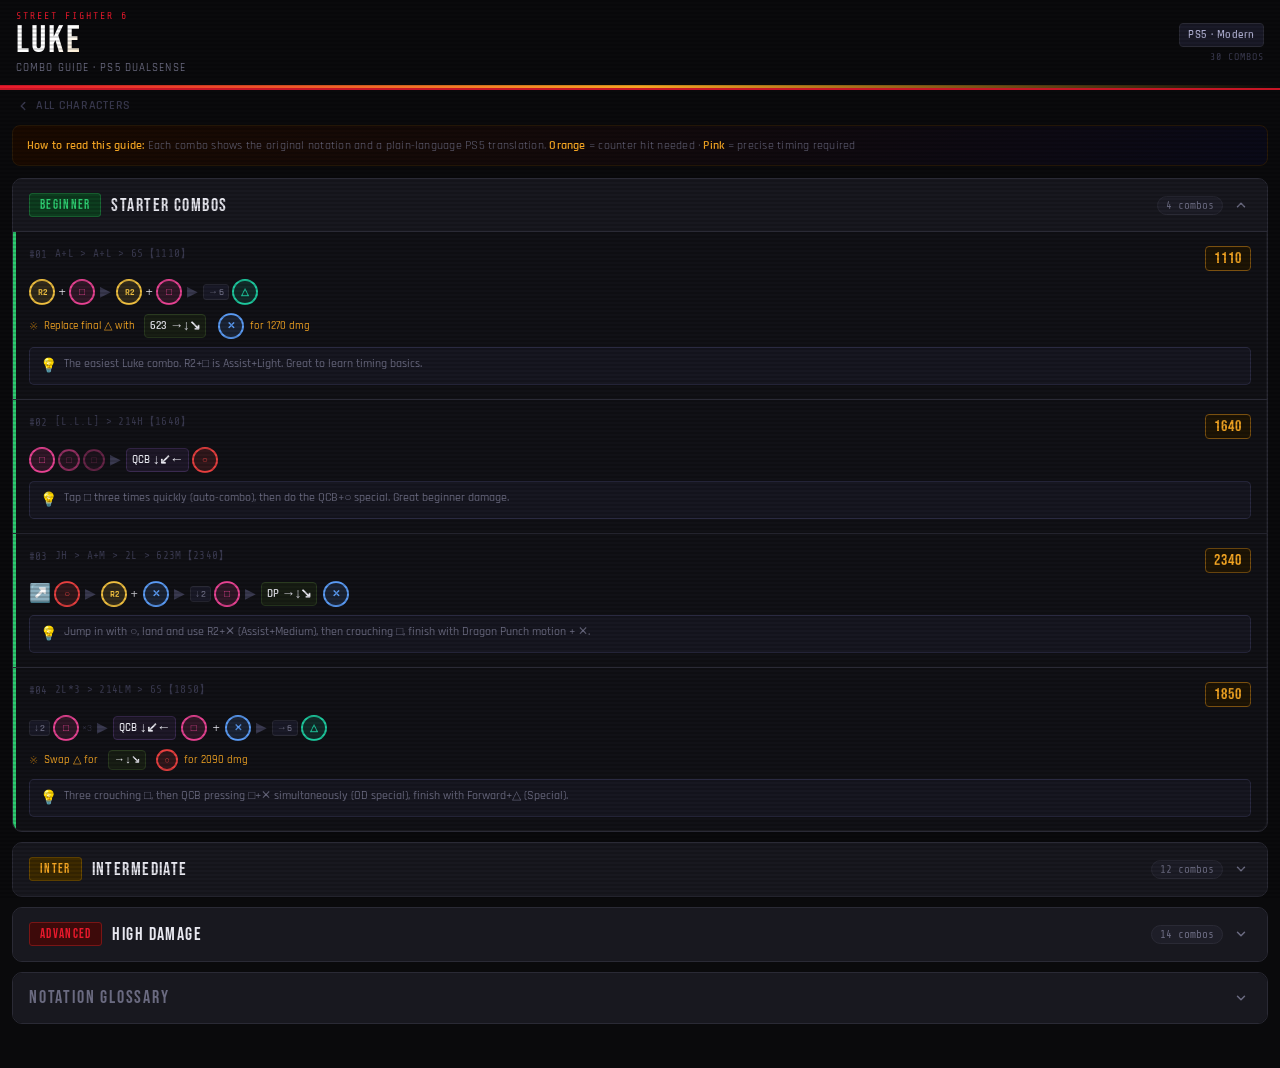
==== commit 7b28df16: "Expand Luke guide from 23 to 30 combos, fix errors - Split combo #05 into two routes (no-just vs jus" ====
--- a/characters/luke/modern.html
+++ b/characters/luke/modern.html
@@ -17,7 +17,7 @@
     </div>
     <div class="header-badge">
       <div class="platform-tag">PS5 · Modern</div>
-      <div class="combo-count">23 COMBOS</div>
+      <div class="combo-count">30 COMBOS</div>
     </div>
   </div>
   <div class="header-stripe"></div>
@@ -136,7 +136,7 @@
       <span class="section-title">Intermediate</span>
     </div>
     <div class="section-meta">
-      <span class="combo-num-badge">11 combos</span>
+      <span class="combo-num-badge">12 combos</span>
       <div class="chevron">
         <svg viewBox="0 0 24 24" fill="none" stroke="currentColor" stroke-width="2.5" stroke-linecap="round" stroke-linejoin="round"><polyline points="6 9 12 15 18 9"/></svg>
       </div>
@@ -150,23 +150,47 @@
       <div class="combo-card" style="animation-delay:0.04s">
         <div class="combo-top">
           <span class="combo-num">#05</span>
-          <span class="notation-raw">JH &gt; 2H &gt; 214H【2900】</span>
+          <span class="notation-raw">JH &gt; 2H &gt; 214L(H) &gt; 214M【2760】</span>
+          <span class="dmg-badge">2760</span>
+        </div>
+        <div class="combo-ps5">
+          <div class="step"><span class="dir">↗️</span><span class="btn btn-ci">○</span></div>
+          <span class="arrow-sep">▶</span>
+          <div class="step"><span class="dir-label">↓2</span><span class="btn btn-ci">○</span></div>
+          <span class="arrow-sep">▶</span>
+          <div class="step"><span class="motion qcb">QCB</span><span class="btn btn-sq" style="margin:0 2px">□</span>+<span class="btn btn-ci" style="margin-left:1px">○</span></div>
+          <span class="arrow-sep">▶</span>
+          <div class="step"><span class="motion qcb">QCB</span><span class="btn btn-cr" style="margin-left:3px">✕</span></div>
+        </div>
+        <div class="tip-box tip-note"><span class="tip-icon">💡</span>Jump ○ → crouch ○ → QCB with □+○ simultaneously (H version of Flash Knuckle) → QCB+✕. Two-part special ender.</div>
+      </div>
+
+      <!-- Combo 6 -->
+      <div class="combo-card" style="animation-delay:0.055s">
+        <div class="combo-top">
+          <span class="combo-num">#06</span>
+          <span class="notation-raw">JH &gt; 2H &gt; 214L(JUST) &gt; 214H【2900】</span>
           <span class="dmg-badge">2900</span>
         </div>
         <div class="combo-ps5">
-          <div class="step"><span class="dir">↗️</span><span class="btn btn-ci">○</span></div>
-          <span class="arrow-sep">▶</span>
-          <div class="step"><span class="dir-label">↓2</span><span class="btn btn-ci">○</span></div>
-          <span class="arrow-sep">▶</span>
-          <div class="step"><span class="motion qcb">QCB <span class="motion-dirs">↓↙←</span></span><span class="btn btn-ci" style="margin-left:3px">○</span></div>
-        </div>
-        <div class="tip-box tip-note"><span class="tip-icon">💡</span>Clean jump-in combo. Jump ○ → crouch ○ → QCB+○. The base bread-and-butter.</div>
-      </div>
-
-      <!-- Combo 6 -->
+          <span class="tag tag-just">JUST FRAME</span>
+          <div class="combo-ps5" style="margin-top:6px">
+            <div class="step"><span class="dir">↗️</span><span class="btn btn-ci">○</span></div>
+            <span class="arrow-sep">▶</span>
+            <div class="step"><span class="dir-label">↓2</span><span class="btn btn-ci">○</span></div>
+            <span class="arrow-sep">▶</span>
+            <div class="step"><span class="motion qcb">QCB</span><span class="btn btn-sq" style="margin-left:3px">□</span><span style="font-size:9px;color:#ff40a0;margin-left:2px">JUST!</span></div>
+            <span class="arrow-sep">▶</span>
+            <div class="step"><span class="motion qcb">QCB</span><span class="btn btn-ci" style="margin-left:3px">○</span></div>
+          </div>
+        </div>
+        <div class="tip-box tip-just"><span class="tip-icon">⏱️</span>Just-frame QCB+□ gets more damage than the H version. Time the □ input on the exact frame the 2H connects.</div>
+      </div>
+
+      <!-- Combo 7 -->
       <div class="combo-card" style="animation-delay:0.07s">
         <div class="combo-top">
-          <span class="combo-num">#06</span>
+          <span class="combo-num">#07</span>
           <span class="notation-raw">(c)JH &gt; 2H &gt; 214L(H) &gt; 214L &gt; 623L【3090】</span>
           <span class="dmg-badge">3090</span>
         </div>
@@ -187,10 +211,10 @@
         <div class="tip-box tip-counter"><span class="tip-icon">⚡</span>Needs a counter hit to connect. First QCB presses □+○ simultaneously for the H version.</div>
       </div>
 
-      <!-- Combo 7 -->
+      <!-- Combo 8 -->
       <div class="combo-card" style="animation-delay:0.10s">
         <div class="combo-top">
-          <span class="combo-num">#07</span>
+          <span class="combo-num">#08</span>
           <span class="notation-raw">6Hpc &gt; 2H &gt; 214L(JUST) &gt; 214H【3060】</span>
           <span class="dmg-badge">3060</span>
         </div>
@@ -211,10 +235,10 @@
         <div class="tip-box tip-counter" style="margin-top:6px"><span class="tip-icon">⚡</span>Forward+○ must be a Punish Counter (land it on opponent's whiffed or blocked special).</div>
       </div>
 
-      <!-- Combo 8 -->
+      <!-- Combo 9 -->
       <div class="combo-card" style="animation-delay:0.13s">
         <div class="combo-top">
-          <span class="combo-num">#08</span>
+          <span class="combo-num">#09</span>
           <span class="notation-raw">(c)4Hpc &gt; 2H &gt; 214L(JUST) &gt; 236M &gt; 623H【3420】</span>
           <span class="dmg-badge">3420</span>
         </div>
@@ -237,10 +261,10 @@
         <div class="tip-box tip-just"><span class="tip-icon">⏱️</span>Just-frame QCB+□ is required. Back+○ starter needs Counter Hit + Punish Counter.</div>
       </div>
 
-      <!-- Combo 9 -->
+      <!-- Combo 10 -->
       <div class="combo-card" style="animation-delay:0.16s">
         <div class="combo-top">
-          <span class="combo-num">#09</span>
+          <span class="combo-num">#10</span>
           <span class="notation-raw">(c)DI(GUARD) &gt; A+H &gt; 214L(JUST) &gt; 236M &gt; 623H【2240】</span>
           <span class="dmg-badge">2240</span>
         </div>
@@ -265,10 +289,10 @@
         <div class="tip-box tip-counter"><span class="tip-icon">⚡</span>Drive Impact = L1. When opponent is blocking near wall it causes GUARD state (wall stun). Then R2+○ (Assist+Heavy) continues the combo.</div>
       </div>
 
-      <!-- Combo 10 -->
+      <!-- Combo 11 -->
       <div class="combo-card" style="animation-delay:0.19s">
         <div class="combo-top">
-          <span class="combo-num">#10</span>
+          <span class="combo-num">#11</span>
           <span class="notation-raw">(c)DI(GUARD+STUN)JH &gt; 2H &gt; 214L(JUST) &gt; 236M &gt; 623H【2520】</span>
           <span class="dmg-badge">2520</span>
         </div>
@@ -292,10 +316,10 @@
         <div class="tip-box tip-counter"><span class="tip-icon">⚡</span>DI (L1) hits wall with stun — jump immediately to start the air juggle before they fall.</div>
       </div>
 
-      <!-- Combo 11 -->
+      <!-- Combo 12 -->
       <div class="combo-card" style="animation-delay:0.22s">
         <div class="combo-top">
-          <span class="combo-num">#11</span>
+          <span class="combo-num">#12</span>
           <span class="notation-raw">(nc)2L*3.66 &gt; 2L &gt; 2H &gt; 214M(JUST) &gt; 214L(JUST) &gt; 214H【2126】</span>
           <span class="dmg-badge">2126</span>
         </div>
@@ -321,10 +345,10 @@
         <div class="tip-box tip-just"><span class="tip-icon">⏱️</span>Two consecutive just-frames required. Dash after 3 crouching □ to close distance, then chain into QCBs.</div>
       </div>
 
-      <!-- Combo 12 -->
+      <!-- Combo 13 -->
       <div class="combo-card" style="animation-delay:0.25s">
         <div class="combo-top">
-          <span class="combo-num">#12</span>
+          <span class="combo-num">#13</span>
           <span class="notation-raw">(c)2L*3 &gt; 214LM &gt; 236L &gt; 623L【2180】</span>
           <span class="dmg-badge">2180</span>
         </div>
@@ -343,10 +367,10 @@
         <div class="tip-box tip-counter"><span class="tip-icon">⚡</span>Counter hit on the crouching light punches enables this combo route.</div>
       </div>
 
-      <!-- Combo 13 -->
+      <!-- Combo 14 -->
       <div class="combo-card" style="animation-delay:0.28s">
         <div class="combo-top">
-          <span class="combo-num">#13</span>
+          <span class="combo-num">#14</span>
           <span class="notation-raw">DP(H).66.6M &gt; A+M &gt; 623H【2160】</span>
           <span class="dmg-badge">2160</span>
         </div>
@@ -364,10 +388,10 @@
         <div class="tip-box tip-note"><span class="tip-icon">💡</span>After DP hits, dash forward immediately then R2+✕ (Assist+Medium) keeps the juggle going, finish with DP+○.</div>
       </div>
 
-      <!-- Combo 14 -->
+      <!-- Combo 15 -->
       <div class="combo-card" style="animation-delay:0.31s">
         <div class="combo-top">
-          <span class="combo-num">#14</span>
+          <span class="combo-num">#15</span>
           <span class="notation-raw">JH &gt; 2H &gt; 214L(H) &gt; DP(H).66.A+H &gt; 214H【3048】</span>
           <span class="dmg-badge">3048</span>
         </div>
@@ -389,10 +413,10 @@
         <div class="tip-box tip-note"><span class="tip-icon">💡</span>First QCB uses □+○ simultaneously (H version). After DP hits, dash then R2+○ (Assist+Heavy) to keep juggle going.</div>
       </div>
 
-      <!-- Combo 15 -->
+      <!-- Combo 16 -->
       <div class="combo-card" style="animation-delay:0.34s">
         <div class="combo-top">
-          <span class="combo-num">#15</span>
+          <span class="combo-num">#16</span>
           <span class="notation-raw">(c)JH &gt; 2H &gt; 214L(JUST) &gt; 236M &gt; 623LM.LM【3600】</span>
           <span class="dmg-badge">3600</span>
         </div>
@@ -427,7 +451,7 @@
       <span class="section-title">High Damage</span>
     </div>
     <div class="section-meta">
-      <span class="combo-num-badge">8 combos</span>
+      <span class="combo-num-badge">14 combos</span>
       <div class="chevron">
         <svg viewBox="0 0 24 24" fill="none" stroke="currentColor" stroke-width="2.5" stroke-linecap="round" stroke-linejoin="round"><polyline points="6 9 12 15 18 9"/></svg>
       </div>
@@ -437,32 +461,96 @@
   <div class="section-body" id="body-sec-adv">
     <div class="section-body-inner">
 
-      <!-- Combo 16 -->
+      <!-- Combo 17 -->
       <div class="combo-card" style="animation-delay:0.04s">
         <div class="combo-top">
-          <span class="combo-num">#16</span>
-          <span class="notation-raw">JH &gt; 2H &gt; 214L(JUST) &gt; 214H【2900】</span>
-          <span class="dmg-badge">2900</span>
-        </div>
-        <div class="combo-ps5">
-          <span class="tag tag-just">JUST FRAME</span>
-          <div class="combo-ps5" style="margin-top:6px">
-            <div class="step"><span class="dir">↗️</span><span class="btn btn-ci">○</span></div>
-            <span class="arrow-sep">▶</span>
-            <div class="step"><span class="dir-label">↓2</span><span class="btn btn-ci">○</span></div>
-            <span class="arrow-sep">▶</span>
-            <div class="step"><span class="motion qcb">QCB</span><span class="btn btn-sq" style="margin-left:3px">□</span><span style="font-size:9px;color:#ff40a0;margin-left:2px">JUST!</span></div>
-            <span class="arrow-sep">▶</span>
-            <div class="step"><span class="motion qcb">QCB</span><span class="btn btn-ci" style="margin-left:3px">○</span></div>
-          </div>
-        </div>
-        <div class="tip-box tip-just"><span class="tip-icon">⏱️</span>Just-frame QCB+□ makes this version more damaging. Aim for the frame right as ↓+○ connects.</div>
-      </div>
-
-      <!-- Combo 17 -->
+          <span class="combo-num">#17</span>
+          <span class="notation-raw">Hpc &gt; 623H【2280】</span>
+          <span class="dmg-badge">2280</span>
+        </div>
+        <div class="combo-ps5">
+          <span class="tag tag-pc">PUNISH COUNTER</span>
+          <div class="combo-ps5" style="margin-top:6px">
+            <div class="step"><span class="btn btn-ci">○</span></div>
+            <span class="arrow-sep">▶</span>
+            <div class="step"><span class="motion dp">DP <span class="motion-dirs">→↓↘</span></span><span class="btn btn-ci" style="margin-left:3px">○</span></div>
+          </div>
+        </div>
+        <div class="tip-box tip-counter"><span class="tip-icon">⚡</span>Simplest punish route. Heavy (○) on Punish Counter launches the opponent, then DP+○ finishes the juggle.</div>
+      </div>
+
+      <!-- Combo 18 -->
+      <div class="combo-card" style="animation-delay:0.055s">
+        <div class="combo-top">
+          <span class="combo-num">#18</span>
+          <span class="notation-raw">(nc)DIpc &gt; 2H &gt; 214M(JUST) &gt; 214L(JUST) &gt; 214H【3075】</span>
+          <span class="dmg-badge">3075</span>
+        </div>
+        <div class="combo-ps5">
+          <span class="tag tag-nc">NO COUNTER</span>
+          <span class="tag tag-pc">PUNISH COUNTER</span>
+          <span class="tag tag-just">2× JUST</span>
+          <div class="combo-ps5" style="margin-top:6px">
+            <div class="step"><span class="btn btn-l1">L1</span><span style="font-size:9px;color:#40c0e0;margin-left:3px">(DI)</span><span style="font-size:9px;color:#ff6060;margin-left:3px">pc</span></div>
+            <span class="arrow-sep">▶</span>
+            <div class="step"><span class="dir-label">↓2</span><span class="btn btn-ci">○</span></div>
+            <span class="arrow-sep">▶</span>
+            <div class="step"><span class="motion qcb">QCB</span><span class="btn btn-cr" style="margin-left:3px">✕</span><span style="font-size:9px;color:#ff40a0;margin-left:2px">JUST!</span></div>
+            <span class="arrow-sep">▶</span>
+            <div class="step"><span class="motion qcb">QCB</span><span class="btn btn-sq" style="margin-left:3px">□</span><span style="font-size:9px;color:#ff40a0;margin-left:2px">JUST!</span></div>
+            <span class="arrow-sep">▶</span>
+            <div class="step"><span class="motion qcb">QCB</span><span class="btn btn-ci" style="margin-left:3px">○</span></div>
+          </div>
+        </div>
+        <div class="tip-box tip-just"><span class="tip-icon">⏱️</span>Drive Impact as a Punish Counter launches the opponent. No-counter route with two consecutive just-frames.</div>
+      </div>
+
+      <!-- Combo 19 -->
       <div class="combo-card" style="animation-delay:0.07s">
         <div class="combo-top">
-          <span class="combo-num">#17</span>
+          <span class="combo-num">#19</span>
+          <span class="notation-raw">2L*3 &gt; 214LM.LM【2290】</span>
+          <span class="dmg-badge">2290</span>
+        </div>
+        <div class="combo-ps5">
+          <span class="tag tag-od">OD SPECIAL</span>
+          <div class="combo-ps5" style="margin-top:6px">
+            <div class="step"><span class="dir-label">↓2</span><span class="btn btn-sq">□</span><span style="font-size:10px;color:var(--text-muted)">×3</span></div>
+            <span class="arrow-sep">▶</span>
+            <div class="step"><span class="motion qcb">QCB</span><span class="btn btn-sq" style="margin:0 2px">□</span>+<span class="btn btn-cr" style="margin-left:1px">✕</span><span style="font-size:9px;color:#c060ff;margin-left:3px">OD</span></div>
+            <span class="arrow-sep">▶</span>
+            <div class="step"><span style="font-size:9px;color:#c060ff">repeat □+✕</span></div>
+          </div>
+        </div>
+        <div class="tip-box tip-note"><span class="tip-icon">💡</span>Three crouching □ into OD Flash Knuckle. Press □+✕ for OD (2 Drive bars). Mash □+✕ again for the follow-up.</div>
+      </div>
+
+      <!-- Combo 20 -->
+      <div class="combo-card" style="animation-delay:0.085s">
+        <div class="combo-top">
+          <span class="combo-num">#20</span>
+          <span class="notation-raw">[L.L.L] &gt; 214LM &gt; 214H【2020】</span>
+          <span class="dmg-badge">2020</span>
+        </div>
+        <div class="combo-ps5">
+          <span class="tag tag-od">OD SPECIAL</span>
+          <div class="combo-ps5" style="margin-top:6px">
+            <div class="step">
+              <span class="btn btn-sq">□</span><span class="btn btn-sq btn-small" style="opacity:0.6">□</span><span class="btn btn-sq btn-small" style="opacity:0.4">□</span>
+            </div>
+            <span class="arrow-sep">▶</span>
+            <div class="step"><span class="motion qcb">QCB</span><span class="btn btn-sq" style="margin:0 2px">□</span>+<span class="btn btn-cr" style="margin-left:1px">✕</span><span style="font-size:9px;color:#c060ff;margin-left:3px">OD</span></div>
+            <span class="arrow-sep">▶</span>
+            <div class="step"><span class="motion qcb">QCB</span><span class="btn btn-ci" style="margin-left:3px">○</span></div>
+          </div>
+        </div>
+        <div class="tip-box tip-note"><span class="tip-icon">💡</span>Auto-combo (tap □ three times) into OD Flash Knuckle (□+✕), then QCB+○ to finish.</div>
+      </div>
+
+      <!-- Combo 21 -->
+      <div class="combo-card" style="animation-delay:0.10s">
+        <div class="combo-top">
+          <span class="combo-num">#21</span>
           <span class="notation-raw">(nc)JH &gt; 2H &gt; 214M(JUST) &gt; DP(H).66.A+H &gt; 214H(JUST)【3535】</span>
           <span class="dmg-badge">3535</span>
         </div>
@@ -488,10 +576,34 @@
         <div class="tip-box tip-just"><span class="tip-icon">⏱️</span>No-counter version with two just-frames. Dash must be instant after DP. R2+○ = Assist+Heavy.</div>
       </div>
 
-      <!-- Combo 18 -->
-      <div class="combo-card" style="animation-delay:0.10s">
-        <div class="combo-top">
-          <span class="combo-num">#18</span>
+      <!-- Combo 22 -->
+      <div class="combo-card" style="animation-delay:0.115s">
+        <div class="combo-top">
+          <span class="combo-num">#22</span>
+          <span class="notation-raw">JH &gt; 2H &gt; 214L(H) &gt; 214LM &gt; 214H【3200】</span>
+          <span class="dmg-badge">3200</span>
+        </div>
+        <div class="combo-ps5">
+          <span class="tag tag-od">OD SPECIAL</span>
+          <div class="combo-ps5" style="margin-top:6px">
+            <div class="step"><span class="dir">↗️</span><span class="btn btn-ci">○</span></div>
+            <span class="arrow-sep">▶</span>
+            <div class="step"><span class="dir-label">↓2</span><span class="btn btn-ci">○</span></div>
+            <span class="arrow-sep">▶</span>
+            <div class="step"><span class="motion qcb">QCB</span><span class="btn btn-sq" style="margin:0 2px">□</span>+<span class="btn btn-ci" style="margin-left:1px">○</span></div>
+            <span class="arrow-sep">▶</span>
+            <div class="step"><span class="motion qcb">QCB</span><span class="btn btn-sq" style="margin:0 2px">□</span>+<span class="btn btn-cr" style="margin-left:1px">✕</span><span style="font-size:9px;color:#c060ff;margin-left:3px">OD</span></div>
+            <span class="arrow-sep">▶</span>
+            <div class="step"><span class="motion qcb">QCB</span><span class="btn btn-ci" style="margin-left:3px">○</span></div>
+          </div>
+        </div>
+        <div class="tip-box tip-note"><span class="tip-icon">💡</span>First QCB uses □+○ (H version), second QCB uses □+✕ (OD version, 2 Drive bars), then QCB+○ to finish.</div>
+      </div>
+
+      <!-- Combo 23 -->
+      <div class="combo-card" style="animation-delay:0.13s">
+        <div class="combo-top">
+          <span class="combo-num">#23</span>
           <span class="notation-raw">JH &gt; 2H.66 &gt; 4H &gt; 2H &gt; 214M(JUST) &gt; 214L(JUST) &gt; 214H【3612】</span>
           <span class="dmg-badge">3612</span>
         </div>
@@ -515,41 +627,59 @@
             <div class="step"><span class="motion qcb">QCB</span><span class="btn btn-ci" style="margin-left:3px">○</span></div>
           </div>
         </div>
-        <div class="tip-box tip-just"><span class="tip-icon">⏱️</span>Dash mid-combo extends the juggle window. Two back-to-back just-frames in the QCB chain (✕ then □). Very demanding.</div>
-      </div>
-
-      <!-- Combo 19 -->
-      <div class="combo-card" style="animation-delay:0.13s">
-        <div class="combo-top">
-          <span class="combo-num">#19</span>
-          <span class="notation-raw">(c)JH &gt; 2H &gt; 214L(JUST) &gt; 236M &gt; 623LM.LM【3600】</span>
-          <span class="dmg-badge">3600</span>
-        </div>
-        <div class="combo-ps5">
-          <span class="tag tag-counter">COUNTER HIT</span>
+        <div class="tip-box tip-just"><span class="tip-icon">⏱️</span>Dash mid-combo extends the juggle window. Two back-to-back just-frames in the QCB chain (✕ then □).</div>
+      </div>
+
+      <!-- Combo 24 -->
+      <div class="combo-card" style="animation-delay:0.145s">
+        <div class="combo-top">
+          <span class="combo-num">#24</span>
+          <span class="notation-raw">2M.66 &gt; A+M &gt; 2H &gt; 214L(JUST) &gt; 214H【2161】</span>
+          <span class="dmg-badge">2161</span>
+        </div>
+        <div class="combo-ps5">
           <span class="tag tag-just">JUST FRAME</span>
-          <span class="tag tag-od">OD ENDER</span>
-          <div class="combo-ps5" style="margin-top:6px">
-            <div class="step"><span class="dir">↗️</span><span class="btn btn-ci">○</span></div>
-            <span class="arrow-sep">▶</span>
-            <div class="step"><span class="dir-label">↓2</span><span class="btn btn-ci">○</span></div>
-            <span class="arrow-sep">▶</span>
-            <div class="step"><span class="motion qcb">QCB</span><span class="btn btn-sq" style="margin-left:3px">□</span><span style="font-size:9px;color:#ff40a0;margin-left:2px">JUST!</span></div>
-            <span class="arrow-sep">▶</span>
-            <div class="step"><span class="motion fb">FB</span><span class="btn btn-cr" style="margin-left:3px">✕</span></div>
-            <span class="arrow-sep">▶</span>
-            <div class="step"><span class="motion dp">DP <span class="motion-dirs">→↓↘</span></span><span class="btn btn-sq" style="margin:0 1px">□</span>+<span class="btn btn-cr" style="margin-left:1px">✕</span><span style="font-size:9px;color:#c060ff;margin-left:2px">OD</span></div>
-            <span class="arrow-sep">▶</span>
-            <div class="step"><span style="font-size:9px;color:#c060ff">repeat □+✕</span></div>
-          </div>
-        </div>
-        <div class="tip-box tip-just"><span class="tip-icon">⏱️</span>Counter hit route with OD Dragon Punch ender. Costs 2 Drive bars. Press □+✕ for OD.</div>
-      </div>
-
-      <!-- Combo 20 -->
+          <div class="combo-ps5" style="margin-top:6px">
+            <div class="step"><span class="dir-label">↓2</span><span class="btn btn-cr">✕</span></div>
+            <span class="arrow-sep">▶</span>
+            <div class="step"><span class="motion dash">→→</span></div>
+            <span class="arrow-sep">▶</span>
+            <div class="step"><span class="btn btn-r2">R2</span>+<span class="btn btn-cr" style="margin-left:2px">✕</span></div>
+            <span class="arrow-sep">▶</span>
+            <div class="step"><span class="dir-label">↓2</span><span class="btn btn-ci">○</span></div>
+            <span class="arrow-sep">▶</span>
+            <div class="step"><span class="motion qcb">QCB</span><span class="btn btn-sq" style="margin-left:3px">□</span><span style="font-size:9px;color:#ff40a0;margin-left:2px">JUST!</span></div>
+            <span class="arrow-sep">▶</span>
+            <div class="step"><span class="motion qcb">QCB</span><span class="btn btn-ci" style="margin-left:3px">○</span></div>
+          </div>
+        </div>
+        <div class="tip-box tip-note"><span class="tip-icon">💡</span>Crouch ✕ → dash → R2+✕ (Assist+Medium) keeps pressure on, then just-frame QCB+□ into QCB+○.</div>
+      </div>
+
+      <!-- Combo 25 -->
       <div class="combo-card" style="animation-delay:0.16s">
         <div class="combo-top">
-          <span class="combo-num">#20</span>
+          <span class="combo-num">#25</span>
+          <span class="notation-raw">(c)2A+S.2S &gt; 623L【1410】</span>
+          <span class="dmg-badge">1410</span>
+        </div>
+        <div class="combo-ps5">
+          <span class="tag tag-counter">CORNER</span>
+          <div class="combo-ps5" style="margin-top:6px">
+            <div class="step"><span class="dir-label">↓2</span><span class="btn btn-r2">R2</span>+<span class="btn btn-tr" style="margin-left:2px">△</span></div>
+            <span class="arrow-sep">▶</span>
+            <div class="step"><span class="dir-label">↓2</span><span class="btn btn-tr">△</span></div>
+            <span class="arrow-sep">▶</span>
+            <div class="step"><span class="motion dp">DP</span><span class="btn btn-sq" style="margin-left:3px">□</span></div>
+          </div>
+        </div>
+        <div class="tip-box tip-counter"><span class="tip-icon">⚡</span>Corner combo. Down+R2+△ (Assist+Special crouch) into down+△, finish with DP+□. Works on counter hit.</div>
+      </div>
+
+      <!-- Combo 26 -->
+      <div class="combo-card" style="animation-delay:0.175s">
+        <div class="combo-top">
+          <span class="combo-num">#26</span>
           <span class="notation-raw">2L*3 &gt; 214PP &gt; 214214M【3050】</span>
           <span class="dmg-badge">3050</span>
         </div>
@@ -566,10 +696,10 @@
         <div class="tip-box tip-note"><span class="tip-icon">💡</span>Super Art Level 2 ender: QCB motion twice (↓↙← × 2) + ✕. Costs 2 super bars.</div>
       </div>
 
-      <!-- Combo 21 -->
+      <!-- Combo 27 -->
       <div class="combo-card" style="animation-delay:0.19s">
         <div class="combo-top">
-          <span class="combo-num">#21</span>
+          <span class="combo-num">#27</span>
           <span class="notation-raw">(nc)JH &gt; 2H &gt; 214M(JUST) &gt; 214L(JUST) &gt; 236236L【3775】</span>
           <span class="dmg-badge">3775</span>
         </div>
@@ -592,10 +722,40 @@
         <div class="tip-box tip-just"><span class="tip-icon">⏱️</span>Super Art Level 1 ender: Fireball motion twice (↓↘→ twice) + □. Two just-frames before super.</div>
       </div>
 
-      <!-- Combo 22 -->
+      <!-- Combo 28 -->
+      <div class="combo-card" style="animation-delay:0.205s">
+        <div class="combo-top">
+          <span class="combo-num">#28</span>
+          <span class="notation-raw">(nc)JH &gt; 2H &gt; 214M(JUST) &gt; 214L(JUST) &gt; 2A+S.S &gt; 4H+S【4511】</span>
+          <span class="dmg-badge">4511</span>
+        </div>
+        <div class="combo-ps5">
+          <span class="tag tag-nc">NO COUNTER</span>
+          <span class="tag tag-just">2× JUST</span>
+          <span class="tag tag-super">SUPER LV2+3</span>
+          <div class="combo-ps5" style="margin-top:6px">
+            <div class="step"><span class="dir">↗️</span><span class="btn btn-ci">○</span></div>
+            <span class="arrow-sep">▶</span>
+            <div class="step"><span class="dir-label">↓2</span><span class="btn btn-ci">○</span></div>
+            <span class="arrow-sep">▶</span>
+            <div class="step"><span class="motion qcb">QCB</span><span class="btn btn-cr" style="margin-left:3px">✕</span><span style="font-size:9px;color:#ff40a0;margin-left:2px">JUST!</span></div>
+            <span class="arrow-sep">▶</span>
+            <div class="step"><span class="motion qcb">QCB</span><span class="btn btn-sq" style="margin-left:3px">□</span><span style="font-size:9px;color:#ff40a0;margin-left:2px">JUST!</span></div>
+            <span class="arrow-sep">▶</span>
+            <div class="step"><span class="dir-label">↓2</span><span class="btn btn-r2">R2</span>+<span class="btn btn-tr" style="margin-left:2px">△</span></div>
+            <span class="arrow-sep">▶</span>
+            <div class="step"><span class="btn btn-tr">△</span></div>
+            <span class="arrow-sep">▶</span>
+            <div class="step"><span class="dir-label">←4</span><span class="btn btn-ci">○</span>+<span class="btn btn-tr" style="margin-left:2px">△</span></div>
+          </div>
+        </div>
+        <div class="tip-box tip-just"><span class="tip-icon">⏱️</span>Two just-frames into SA2 (↓+R2+△) followed by SA3 (4+○+△). Uses both Level 2 and Level 3 super meters.</div>
+      </div>
+
+      <!-- Combo 29 -->
       <div class="combo-card" style="animation-delay:0.22s">
         <div class="combo-top">
-          <span class="combo-num">#22</span>
+          <span class="combo-num">#29</span>
           <span class="notation-raw">JH &gt; 2H &gt; 214L(JUST) &gt; 214H &gt; 236236H【4900→5150】</span>
           <span class="dmg-badge" style="background:#1e0505;border-color:#7a0a0a;color:var(--red)">5150</span>
         </div>
@@ -618,10 +778,10 @@
         <div class="tip-box tip-just"><span class="tip-icon">⚠️</span>Critical Art (Level 3 Super, all 3 bars) = FB motion twice + ○. Does 4900 normally, +250 bonus at enemy HP ≤25%.</div>
       </div>
 
-      <!-- Combo 23 -->
+      <!-- Combo 30 -->
       <div class="combo-card" style="animation-delay:0.25s">
         <div class="combo-top">
-          <span class="combo-num">#23</span>
+          <span class="combo-num">#30</span>
           <span class="notation-raw">(nc)JH &gt; 2H.66 &gt; 4H &gt; 2H.66 &gt; 4H &gt; 2H &gt; 214M(JUST) &gt; 214L(JUST) &gt; 214H &gt; 2H+S【5926→6176】</span>
           <span class="dmg-badge" style="background:#1e0505;border-color:#7a0a0a;color:var(--red)">6176</span>
         </div>
